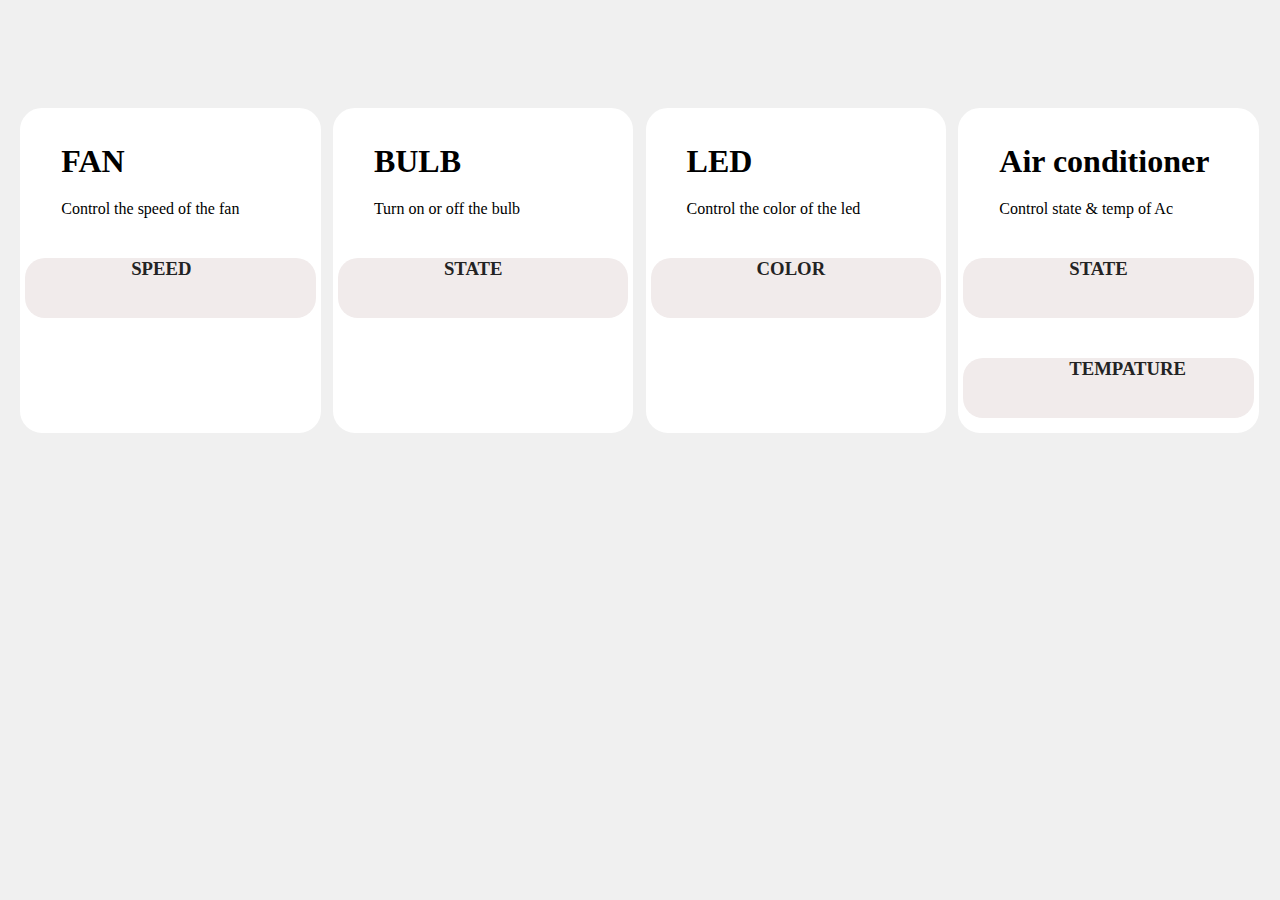
==== index.html @ 1b2e7c22 "comit" ====
<!DOCTYPE html>
<html lang="en">
<head>
    <meta charset="UTF-8">
    <meta name="viewport" content="width=device-width, initial-scale=1.0">
    <link rel="stylesheet" href="style.css">
    <title>Document</title>
</head>
<body>
    

    <div class="cards">
        <div class="box">
            <h1>FAN</h1>
            <p>Control the speed of the fan</p>
            <div class="sub">
                <h3>SPEED</h3>
            </div>

            <a href="">
                <div class="img2" style="background-image: url(/Screenshot\ 2024-01-09\ 202039.png);">
            </a>
        </div>
    </div>
    <div class="box">
        <h1>BULB</h1>
        <p> Turn on or off the bulb</p>
        <a href="">
            <div class="img2" style="background-image: url(/Screenshot\ 2024-01-09\ 203047.png);"></div>
        </a>
        <div class="sub">
            <h3>STATE</h3>
        </div>

    </div>
    <div class="box">
        <h1>LED</h1>
        <P>Control the color of the led</P>
        <a href="">
            <div class="img2" style="background-image: url(/Screenshot\ 2024-01-09\ 203415.png);"></div>
        </a>
        <div class="sub">
            <h3>COLOR</h3>
        </div>
    </div>
    <div class="box">
        <h1>Air conditioner</h1>
        <P>Control state & temp of Ac</P>
        <a href="">
            <div class="img2" style="background-image: url(/Screenshot\ 2024-01-09\ 203530.png);"></div>
        </a>
        <div class="sub">
            <h3>STATE</h3>
        </div>
        <div class="sub">
            <h3>TEMPATURE</h3>
        </div>
    </div>
    </div>







    </section>
</body>
</html>
---- style.css ----
body{
background-color: rgb(240, 240, 240);
}



.cards{
    display: flex;
    justify-content: space-evenly;
    position: relative;
    
    top: 100px;
    height: 415px;
    width: 1263px;
    

    /* background-color: aliceblue; */
    /* border-color: #000000; */
}
.box{
    border: 5px solid rgb(255, 255, 255);
    padding: 10px 0px 15px;
    border-radius: 22px;
    width: 23%;
    height: 290px;
    background-color: rgb(255, 255, 255);
}
.box:hover{
    border: 2px solid black;
    box-shadow: 2px 2px 22px black;
    padding: 13px 0px 25px;
    width: 23%;
    height: 290px;
    background-color: aliceblue;
}

h1{
    left: -20px;
    margin: 20px 36px 0px;
}
p{
    left: -20px;
    margin: 20px 36px 0px;
}
.sub{
    background-color: rgb(241, 235, 235);
    border-radius: 20px ;
    width: 100%;
    height: 60px;
}
h3{
    left: -20px;
    color: rgb(35, 35, 35);
    margin: 40px 106px 0px;
}
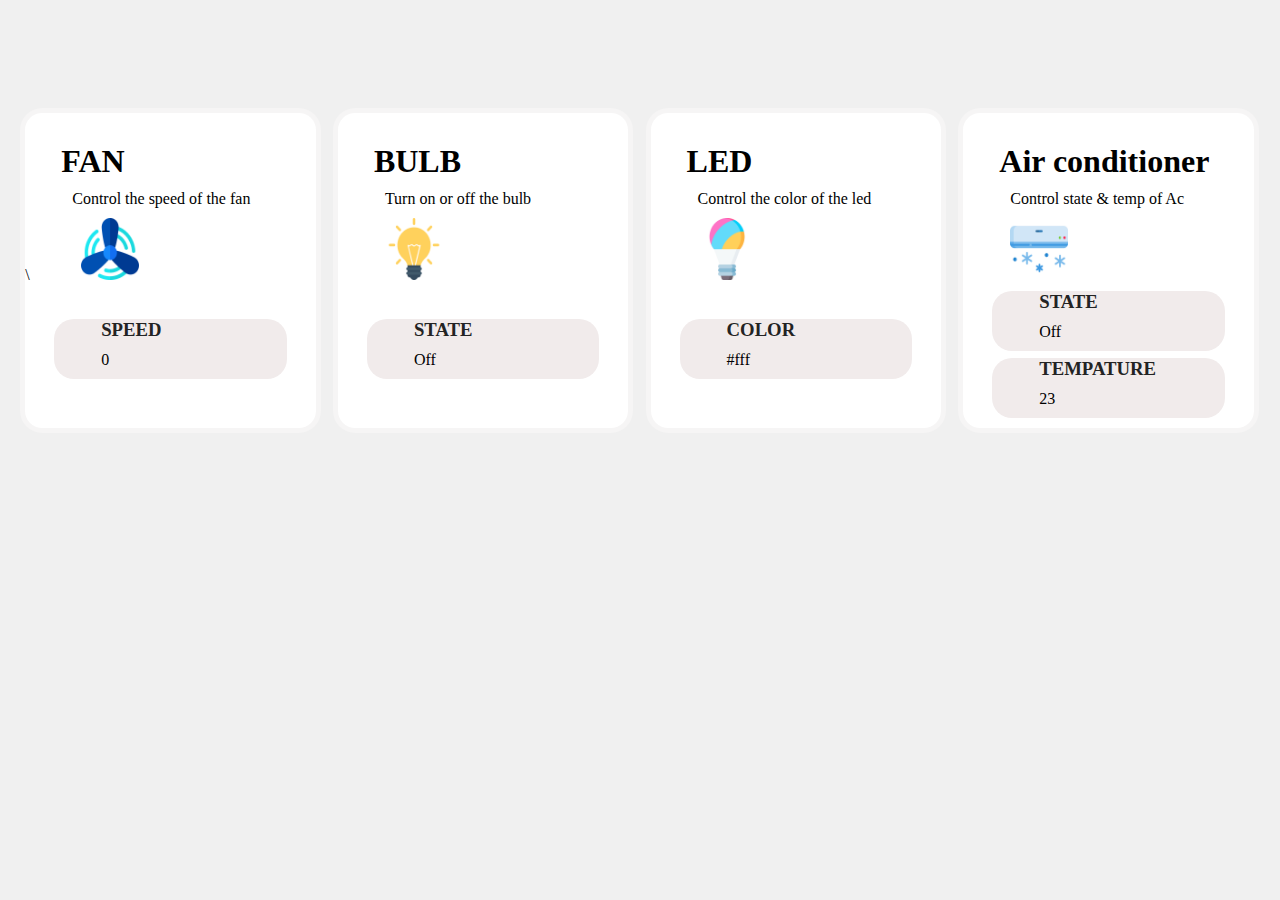
==== commit 4d47d1cb: "comit" ====
--- a/index.html
+++ b/index.html
@@ -12,48 +12,63 @@
     <div class="cards">
         <div class="box">
             <h1>FAN</h1>
-            <p>Control the speed of the fan</p>
+            <p>Control the speed of the fan</p>\
+            <img  class="img" src="/556878.png" alt="">
             <div class="sub">
                 <h3>SPEED</h3>
+                <p>0</p>
             </div>
 
             <a href="">
-                <div class="img2" style="background-image: url(/Screenshot\ 2024-01-09\ 202039.png);">
+                <div class="img" style="background-image: url(/556878.png);">
             </a>
         </div>
+        
     </div>
     <div class="box">
         <h1>BULB</h1>
         <p> Turn on or off the bulb</p>
+        <img  class="img" src="/abcd.png" alt="">
         <a href="">
             <div class="img2" style="background-image: url(/Screenshot\ 2024-01-09\ 203047.png);"></div>
         </a>
+        <a href="/bc.png"></a>
         <div class="sub">
             <h3>STATE</h3>
+            <p>Off</p>
         </div>
 
     </div>
     <div class="box">
         <h1>LED</h1>
         <P>Control the color of the led</P>
+        <img  class="img" src="/WhatsApp Image 2024-03-17 at 12.26.06_a0b942e7.jpg" alt="">
         <a href="">
             <div class="img2" style="background-image: url(/Screenshot\ 2024-01-09\ 203415.png);"></div>
         </a>
+        <a href="/WhatsApp Image 2024-03-17 at 12.26.06_a0b942e7.jpg"></a>
         <div class="sub">
             <h3>COLOR</h3>
+            <p>#fff</p>
         </div>
     </div>
     <div class="box">
         <h1>Air conditioner</h1>
         <P>Control state & temp of Ac</P>
+        <img  class="img" src="/WhatsApp Image 2024-03-17 at 12.26.41_9afc11c3.jpg" alt="">
         <a href="">
             <div class="img2" style="background-image: url(/Screenshot\ 2024-01-09\ 203530.png);"></div>
         </a>
+        <a href="/WhatsApp Image 2024-03-17 at 12.26.41_9afc11c3.jpg"></a>
         <div class="sub">
+            <div class="subs">
             <h3>STATE</h3>
+            <p>Off</p></div>
         </div>
         <div class="sub">
+            <div class="subs">
             <h3>TEMPATURE</h3>
+            <p>23</p></div>
         </div>
     </div>
     </div>
@@ -65,5 +80,6 @@
 
 
     </section>
+    <script src="script.js"></script>
 </body>
 </html>--- a/style.css
+++ b/style.css
@@ -18,7 +18,7 @@
     /* border-color: #000000; */
 }
 .box{
-    border: 5px solid rgb(255, 255, 255);
+    border: 5px solid rgba(104, 103, 103, 0.062);
     padding: 10px 0px 15px;
     border-radius: 22px;
     width: 23%;
@@ -31,7 +31,7 @@
     padding: 13px 0px 25px;
     width: 23%;
     height: 290px;
-    background-color: aliceblue;
+    background-color: rgb(224, 255, 255);
 }
 
 h1{
@@ -45,11 +45,25 @@
 .sub{
     background-color: rgb(241, 235, 235);
     border-radius: 20px ;
-    width: 100%;
+    margin-left: 29px;
+    width: 80%;
     height: 60px;
 }
+
+
 h3{
     left: -20px;
     color: rgb(35, 35, 35);
-    margin: 40px 106px 0px;
+    margin: 35px 47px 0px;
+}
+p{
+    margin: 10px 47px 0px;
+}
+.img{
+    margin: 10px 47px 0px;
+    height: 62px;
+    width: 58px;
+}
+.subs{
+    margin-top: -28px;
 }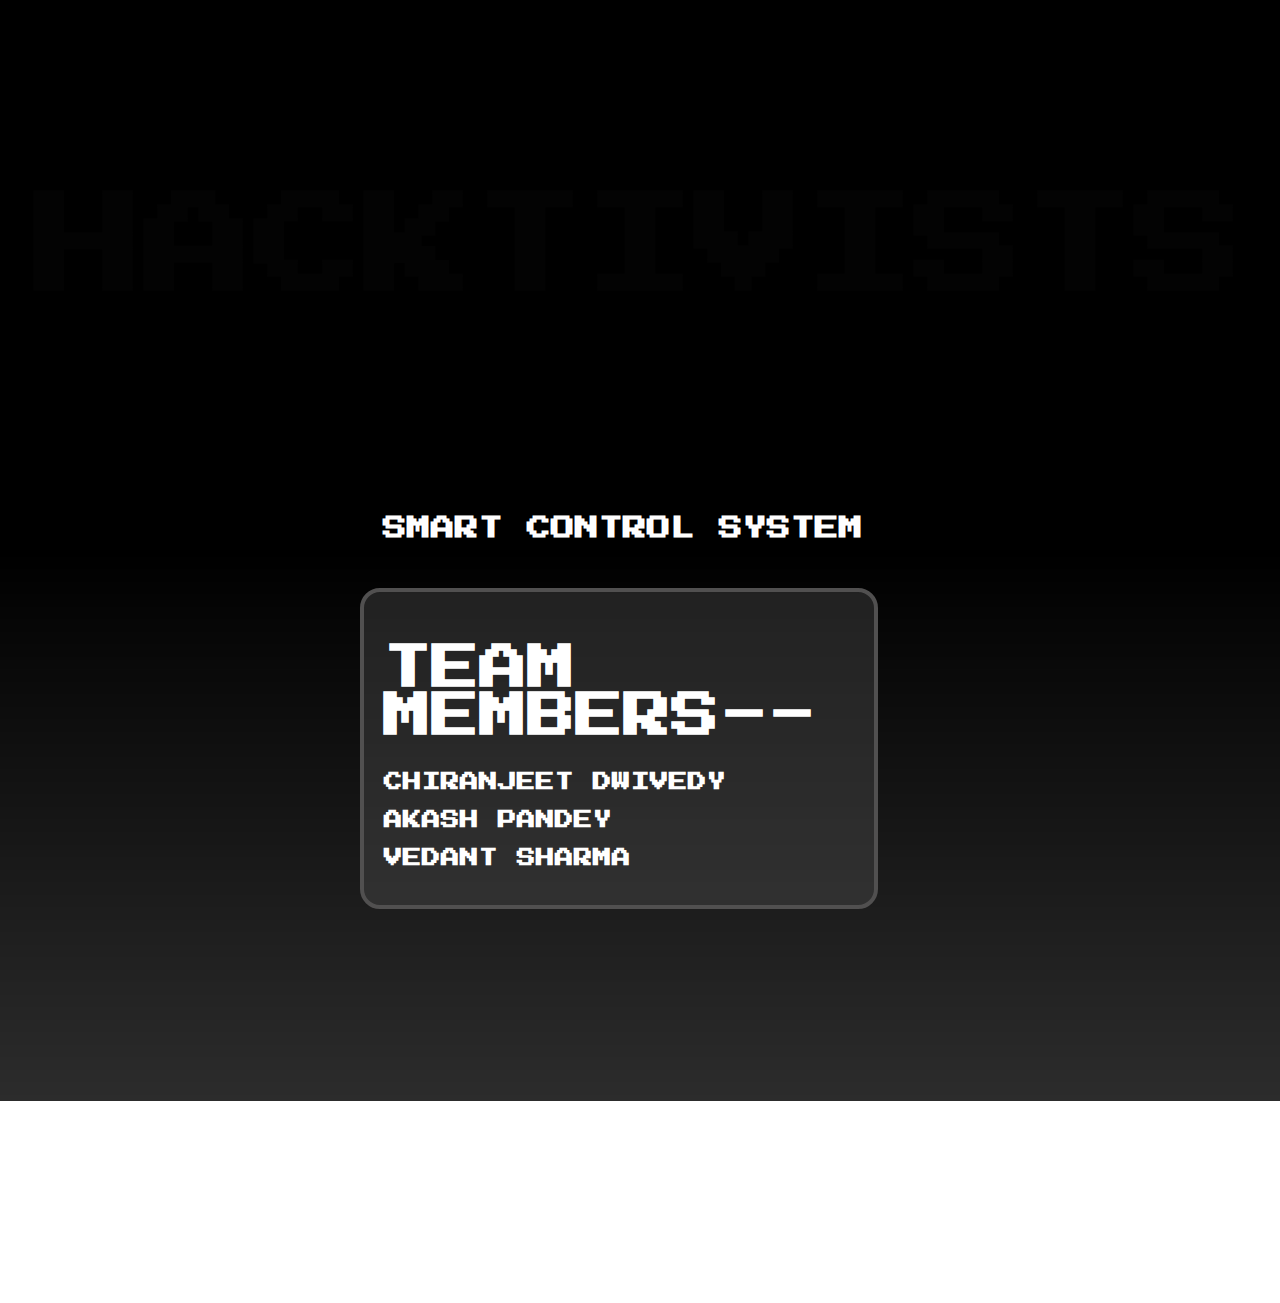
==== commit f7f14b40: "coomit" ====
--- a/index.html
+++ b/index.html
@@ -3,83 +3,27 @@
 <head>
     <meta charset="UTF-8">
     <meta name="viewport" content="width=device-width, initial-scale=1.0">
-    <link rel="stylesheet" href="style.css">
+    <link rel="stylesheet" href="scc.css">
+    <link rel="stylesheet" href="https://fonts.googleapis.com/css?family=Press+Start+2P">
     <title>Document</title>
 </head>
 <body>
+    <div class="text-container">
+        <h1>HACKTIVISTS</h1>
+      </div>
+      <div class="we">
+        <a href="/index1.html"><H2  ><span class="o">SMART CONTROL SYSTEM</span></H2></a></div>
+       
+      
+      
+      <div class="wow" >
+        <h1 class="w">TEAM MEMBERS--</h1>
+        <h3>CHIRANJEET DWIVEDY</h3><h3>AKASH PANDEY</h3><h3>VEDANT SHARMA</h3>
+      </div>
     
 
-    <div class="cards">
-        <div class="box">
-            <h1>FAN</h1>
-            <p>Control the speed of the fan</p>\
-            <img  class="img" src="/556878.png" alt="">
-            <div class="sub">
-                <h3>SPEED</h3>
-                <p>0</p>
-            </div>
+      
 
-            <a href="">
-                <div class="img" style="background-image: url(/556878.png);">
-            </a>
-        </div>
-        
-    </div>
-    <div class="box">
-        <h1>BULB</h1>
-        <p> Turn on or off the bulb</p>
-        <img  class="img" src="/abcd.png" alt="">
-        <a href="">
-            <div class="img2" style="background-image: url(/Screenshot\ 2024-01-09\ 203047.png);"></div>
-        </a>
-        <a href="/bc.png"></a>
-        <div class="sub">
-            <h3>STATE</h3>
-            <p>Off</p>
-        </div>
-
-    </div>
-    <div class="box">
-        <h1>LED</h1>
-        <P>Control the color of the led</P>
-        <img  class="img" src="/WhatsApp Image 2024-03-17 at 12.26.06_a0b942e7.jpg" alt="">
-        <a href="">
-            <div class="img2" style="background-image: url(/Screenshot\ 2024-01-09\ 203415.png);"></div>
-        </a>
-        <a href="/WhatsApp Image 2024-03-17 at 12.26.06_a0b942e7.jpg"></a>
-        <div class="sub">
-            <h3>COLOR</h3>
-            <p>#fff</p>
-        </div>
-    </div>
-    <div class="box">
-        <h1>Air conditioner</h1>
-        <P>Control state & temp of Ac</P>
-        <img  class="img" src="/WhatsApp Image 2024-03-17 at 12.26.41_9afc11c3.jpg" alt="">
-        <a href="">
-            <div class="img2" style="background-image: url(/Screenshot\ 2024-01-09\ 203530.png);"></div>
-        </a>
-        <a href="/WhatsApp Image 2024-03-17 at 12.26.41_9afc11c3.jpg"></a>
-        <div class="sub">
-            <div class="subs">
-            <h3>STATE</h3>
-            <p>Off</p></div>
-        </div>
-        <div class="sub">
-            <div class="subs">
-            <h3>TEMPATURE</h3>
-            <p>23</p></div>
-        </div>
-    </div>
-    </div>
-
-
-
-
-
-
-
-    </section>
-    <script src="script.js"></script>
+    
 </body>
 </html>--- a/scc.css
+++ b/scc.css
@@ -0,0 +1,106 @@
+body {
+    margin: 0;
+    padding: 0;
+    font-family: 'Raleway', sans-serif;
+    background: linear-gradient(to bottom, #000000,rgb(0, 0, 0), #000000d3 ); /* Replace these colors with your desired gradient */
+  }
+  
+  .text-container {
+    height: 100vh;
+    width: 100vw;
+    display: flex;
+    margin-top: -202px;
+    justify-content: center;
+    align-items: center;
+  }
+  
+  .text-container h1{
+    margin: 0;
+    font-size: 110px;
+    color: rgba(225,225,225, .01);
+    background-image: url("https://images.unsplash.com/photo-1499195333224-3ce974eecb47?ixlib=rb-0.3.5&ixid=eyJhcHBfaWQiOjEyMDd9&s=2cf549433129d4227d1879347b9e78ce&auto=format&fit=crop&w=1248&q=80");
+    background-repeat: repeat;
+    -webkit-background-clip:text;
+    animation: animate 15s ease-in-out infinite;
+    text-align: center;
+    text-transform: uppercase;
+    font-weight: 900;
+  }
+  
+    @keyframes animate {
+      0%, 100% {
+        background-position: left top;
+      }
+      25%{
+        background-position: right bottom;
+       }
+      50% {
+        background-position: left bottom;
+      }
+      75% {
+        background-position: right top;
+      }   
+  }
+
+  h1{
+    font-size:3rem ;
+    font-family: 'Press Start 2P', cursive;
+  }
+
+  .wow{
+    color: rgb(255, 255, 255);
+    top: -192px;
+    position: relative;
+    padding: 20px 20px 20px;
+    background-color: #4e4e4e68;
+    border: solid rgb(81, 80, 80) 4px;
+    border-radius: 20px;
+
+    width: 470px;
+    left: 360px;
+  }
+  
+  H2{
+    color: rgb(254, 254, 254);
+    /* background-color: rgba(130, 130, 130, 0.263); */
+    box-shadow: #7f7f7f;
+    border-radius: 20px;
+    transition: 0.4s;
+    
+    /* padding: 20px 15px 5px; */
+    width: 50%;
+    text-decoration: none;
+    font-family: 'Press Start 2P', cursive;
+    
+  }
+  H2:hover{
+    color: rgb(103, 184, 255);
+    /* background-color: rgb(255, 125, 123); */
+    transition: 0.2s;
+    width: 50%;
+    font-family: 'Press Start 2P', cursive;
+    text-decoration: none;
+    
+  }
+  .o{
+    margin-left:20px ;
+    margin-top:-20px ;
+  }
+  a{
+    position: relative;
+    margin-left:20px ;
+    left: 363px;
+    top: -220px;
+    text-decoration: none;
+  }
+
+  .im{
+    position: relative;
+    left: 600px;
+   
+    top: -390px;
+    text-decoration: none;
+  }
+  h3{
+    font-family: 'Press Start 2P', cursive;
+  }